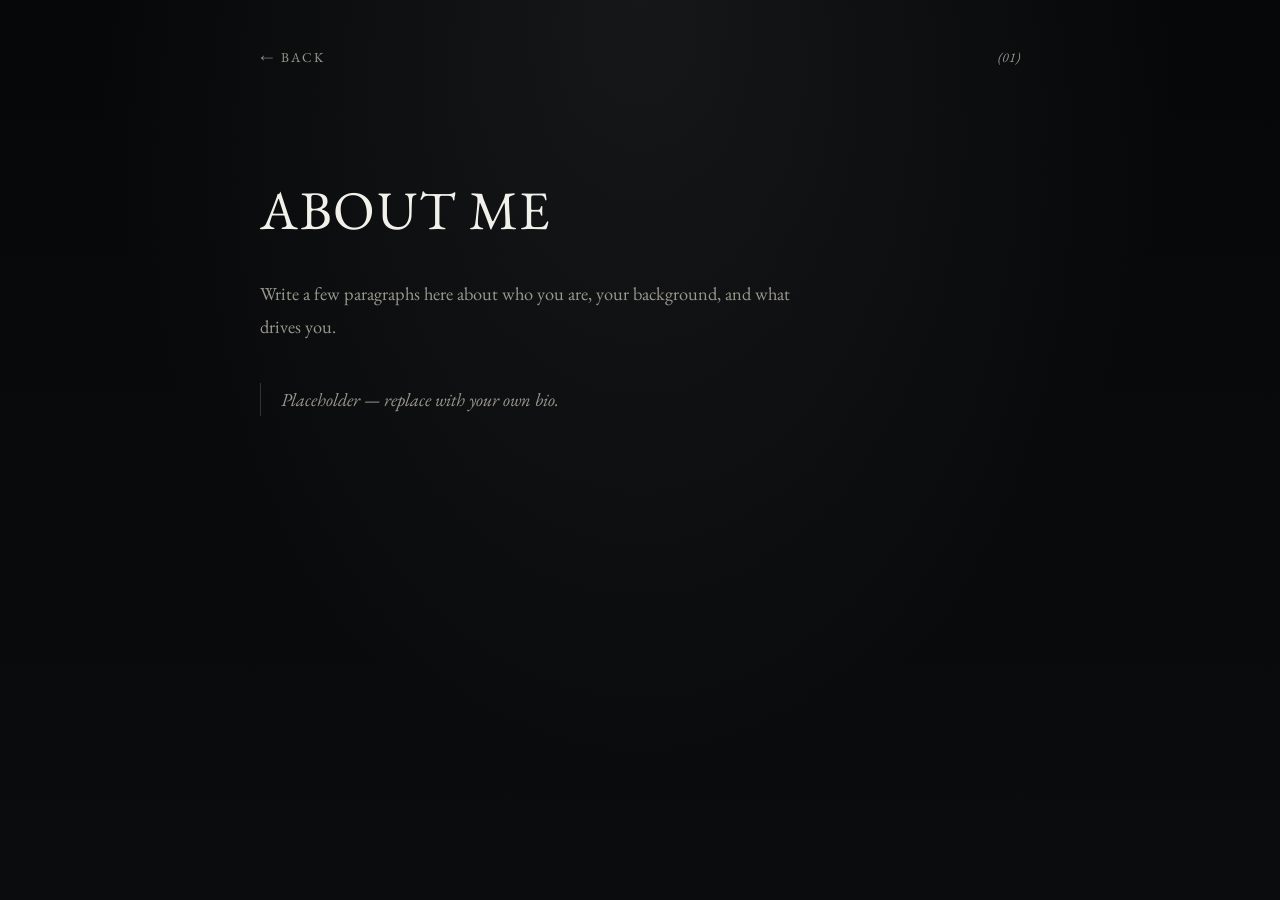
==== about.html @ 31261fe0 "Bump stylesheet cache-busting version styles.css changed several times since v=2 was set, but the qu" ====
<!DOCTYPE html>
<html lang="en">
<head>
  <meta charset="UTF-8">
  <meta name="viewport" content="width=device-width, initial-scale=1.0">
  <title>About Me — Enoch</title>
  <link rel="preconnect" href="https://fonts.googleapis.com">
  <link rel="preconnect" href="https://fonts.gstatic.com" crossorigin>
  <link href="https://fonts.googleapis.com/css2?family=EB+Garamond:ital,wght@0,400;0,500;1,400&display=swap" rel="stylesheet">
  <link rel="stylesheet" href="styles.css?v=3">
</head>
<body>
  <div class="page">
    <div class="page-header">
      <a class="back-link" href="index.html">&larr; Back</a>
      <span class="page-number">(01)</span>
    </div>
    <div class="page-content">
      <h1>About Me</h1>
      <p>
        Write a few paragraphs here about who you are, your background,
        and what drives you.
      </p>
      <p class="placeholder">
        Placeholder — replace with your own bio.
      </p>
    </div>
  </div>
</body>
</html>
---- styles.css ----
:root {
  --bg: #07080a;
  --fg: #f2f0ea;
  --muted: #9a978d;
  --line: rgba(242, 240, 234, 0.18);
}

* {
  box-sizing: border-box;
}

html, body {
  margin: 0;
  padding: 0;
  background: var(--bg);
  color: var(--fg);
}

body {
  font-family: "EB Garamond", "Times New Roman", serif;
  min-height: 100vh;
}

a {
  color: inherit;
  text-decoration: none;
}

/* ---------- Intro poem ---------- */

.skip-intro .intro {
  display: none;
}

.skip-intro .scene,
.skip-intro .final-quote {
  transition: none;
}

.intro {
  position: fixed;
  inset: 0;
  z-index: 10;
  display: flex;
  align-items: center;
  justify-content: center;
  background: radial-gradient(ellipse at 50% 42%, #101210 0%, #050606 72%);
  padding: 48px 24px;
  cursor: pointer;
  transition: opacity 1.2s ease, transform 1.2s ease, filter 1.2s ease;
}

.intro.leaving {
  opacity: 0;
  transform: scale(1.14);
  filter: blur(8px);
  pointer-events: none;
}

.intro.reduced {
  transition: opacity 0.4s ease;
}

.intro.reduced.leaving {
  transform: none;
  filter: none;
}

.poem {
  max-width: 480px;
  text-align: center;
}

.poem-title {
  font-size: 1.4rem;
  letter-spacing: 0.08em;
  text-transform: uppercase;
  margin: 0 0 6px;
}

.poem-byline {
  font-size: 0.85rem;
  color: var(--muted);
  font-style: italic;
  margin: 0 0 44px;
  letter-spacing: 0.05em;
}

.stanza {
  font-size: 1.05rem;
  line-height: 1.9;
  color: #d8d5cc;
  margin: 0 0 28px;
  opacity: 0;
  transform: translateY(10px);
  animation: stanzaIn 1s ease forwards;
}

.s1 { animation-delay: 0.3s; }
.s2 { animation-delay: 1.5s; }
.s3 { animation-delay: 2.7s; }
.s4 { animation-delay: 3.9s; }

.enter-btn {
  margin-top: 16px;
  background: none;
  border: 1px solid var(--line);
  color: var(--muted);
  font-family: inherit;
  font-size: 0.8rem;
  letter-spacing: 0.2em;
  text-transform: uppercase;
  padding: 10px 22px;
  cursor: pointer;
  opacity: 0;
  animation: stanzaIn 1s ease forwards;
  animation-delay: 5.1s;
  transition: color 0.3s ease, border-color 0.3s ease;
}

.enter-btn:hover {
  color: var(--fg);
  border-color: var(--fg);
}

.enter-btn .arrow {
  display: inline-block;
  animation: bob 1.8s ease-in-out infinite;
}

@keyframes stanzaIn {
  to { opacity: 1; transform: translateY(0); }
}

@keyframes bob {
  0%, 100% { transform: translateY(0); }
  50% { transform: translateY(3px); }
}

.intro.reduced .stanza,
.intro.reduced .enter-btn {
  animation: none;
  opacity: 1;
  transform: none;
}

@media (max-width: 600px) {
  .poem-title { font-size: 1.2rem; }
  .stanza { font-size: 0.95rem; line-height: 1.8; margin-bottom: 22px; }
}

/* ---------- Home scene ---------- */

.scene {
  position: relative;
  width: 100%;
  height: 100vh;
  min-height: 560px;
  overflow: hidden;
  background: #050607;
  transition: transform 1.7s cubic-bezier(0.22, 0.61, 0.36, 1), filter 1.7s ease, opacity 1.7s ease;
}

.scene.pre {
  transform: scale(1.2);
  filter: blur(6px);
  opacity: 0.6;
}

@media (prefers-reduced-motion: reduce) {
  .scene {
    transition: opacity 0.4s ease;
  }
  .scene.pre {
    transform: none;
    filter: none;
    opacity: 0.6;
  }
}

.scene svg {
  position: absolute;
  inset: 0;
  width: 100%;
  height: 100%;
  display: block;
}

.brand {
  position: absolute;
  top: 32px;
  left: 40px;
  font-size: 0.85rem;
  letter-spacing: 0.25em;
  text-transform: uppercase;
  color: var(--muted);
  z-index: 2;
  animation: fadeIn 1.4s ease both;
}

.road-nav {
  position: absolute;
  inset: 0;
  z-index: 2;
  pointer-events: none;
}

.road-nav a {
  pointer-events: auto;
}

.season-btn {
  position: absolute;
  top: 32px;
  right: 40px;
  z-index: 2;
  background: none;
  border: 1px solid var(--line);
  color: var(--muted);
  font-family: inherit;
  font-size: 0.78rem;
  letter-spacing: 0.15em;
  text-transform: uppercase;
  padding: 8px 16px;
  cursor: pointer;
  transition: color 0.3s ease, border-color 0.3s ease;
  animation: fadeIn 1.4s ease both;
}

.season-btn:hover {
  color: var(--fg);
  border-color: var(--fg);
}

.season-overlay {
  position: absolute;
  inset: 0;
  z-index: 1;
  pointer-events: none;
  background-color: transparent;
  mix-blend-mode: soft-light;
  opacity: 0;
  transition: background-color 1s ease, opacity 1s ease;
}

.scene svg {
  transition: filter 1s ease;
}

.fx {
  opacity: 0;
  transition: opacity 1.4s ease;
}

.scene[data-season="spring"] svg {
  filter: hue-rotate(55deg) saturate(1.3) brightness(1.08);
}
.scene[data-season="spring"] .season-overlay {
  background-color: #cdeec0;
  opacity: 0.16;
}
.scene[data-season="spring"] .fx-spring {
  opacity: 1;
}

.fx-spring use {
  transform-origin: 0 0;
  transition: opacity 0.9s ease, scale 0.9s ease;
  scale: 0.05;
}

.scene[data-season="spring"] .fx-spring use {
  scale: 1;
}

.fx-spring > g:nth-child(4n+1) use { transition-delay: 0s; }
.fx-spring > g:nth-child(4n+2) use { transition-delay: 0.12s; }
.fx-spring > g:nth-child(4n+3) use { transition-delay: 0.24s; }
.fx-spring > g:nth-child(4n+4) use { transition-delay: 0.36s; }

.scene[data-season="summer"] svg {
  filter: saturate(1.15);
}
.scene[data-season="summer"] .sky-rect {
  fill: url(#skySummer);
}
.scene[data-season="summer"] .fog-ellipse {
  fill: url(#fogSummer);
}
.scene[data-season="summer"] .road-fill {
  fill: url(#roadSummer);
}
.scene[data-season="summer"] .season-overlay {
  background-color: #fff1c4;
  opacity: 0.1;
}

.scene[data-season="summer"] .fx-summer {
  opacity: 1;
  animation: sunPulse 6s ease-in-out infinite;
}

.fx-summer-leaves use {
  transform-origin: 0 0;
  transition: opacity 0.9s ease, scale 0.9s ease;
  scale: 0.05;
}

.scene[data-season="summer"] .fx-summer-leaves {
  opacity: 1;
}

.scene[data-season="summer"] .fx-summer-leaves use {
  scale: 1;
}

.fx-summer-leaves > g:nth-child(4n+1) use { transition-delay: 0s; }
.fx-summer-leaves > g:nth-child(4n+2) use { transition-delay: 0.12s; }
.fx-summer-leaves > g:nth-child(4n+3) use { transition-delay: 0.24s; }
.fx-summer-leaves > g:nth-child(4n+4) use { transition-delay: 0.36s; }

.scene[data-season="fall"] svg {
  filter: hue-rotate(-10deg) saturate(1.1) brightness(0.98);
}
.scene[data-season="fall"] .season-overlay {
  background-color: #c96a28;
  opacity: 0.16;
}
.scene[data-season="fall"] .fx-fall {
  opacity: 1;
}

.scene[data-season="winter"] svg {
  filter: saturate(0.2) brightness(1.25) hue-rotate(10deg);
}
.scene[data-season="winter"] .season-overlay {
  background-color: #d8e6f0;
  opacity: 0.3;
}
.scene[data-season="winter"] .fx-winter {
  opacity: 1;
}

@keyframes sunPulse {
  0%, 100% { opacity: 1; }
  50% { opacity: 0.85; }
}

#walkerHit {
  cursor: grab;
  touch-action: none;
}

#walkerHit:active {
  cursor: grabbing;
}

.snowfall {
  position: absolute;
  inset: 0;
  z-index: 1;
  overflow: hidden;
  pointer-events: none;
  opacity: 0;
  transition: opacity 1s ease;
}

.scene[data-season="winter"] .snowfall {
  opacity: 1;
}

.flake {
  position: absolute;
  top: -10px;
  left: 0;
  width: var(--size, 4px);
  height: var(--size, 4px);
  background: #fff;
  border-radius: 50%;
  opacity: var(--op, 0.7);
  animation-name: snowfall;
  animation-timing-function: linear;
  animation-iteration-count: infinite;
  animation-duration: var(--dur, 12s);
  animation-delay: var(--delay, 0s);
  animation-play-state: paused;
}

.scene[data-season="winter"] .flake {
  animation-play-state: running;
}

@keyframes snowfall {
  from { transform: translate(0, -10px); }
  to { transform: translate(var(--drift, 20px), 940px); }
}

@media (prefers-reduced-motion: reduce) {
  .scene[data-season="summer"] .fx-summer {
    animation: none;
  }
}

@media (max-width: 720px) {
  .season-btn {
    top: auto;
    bottom: 20px;
    left: 24px;
    right: auto;
  }
}

.final-quote {
  position: absolute;
  right: 40px;
  bottom: 32px;
  z-index: 2;
  max-width: 320px;
  text-align: right;
  opacity: 0;
  transition: opacity 1.2s ease 0.6s;
}

.final-quote.visible {
  opacity: 1;
}

.final-quote p {
  margin: 0;
  font-size: 0.9rem;
  font-style: italic;
  line-height: 1.7;
  color: var(--muted);
  text-shadow: 0 2px 10px rgba(0, 0, 0, 0.6);
}

.final-quote .fq-byline {
  margin-top: 8px;
  font-size: 0.78rem;
  letter-spacing: 0.1em;
  text-transform: uppercase;
  font-style: normal;
}

@media (prefers-reduced-motion: reduce) {
  .final-quote {
    transition: opacity 0.3s ease;
  }
}

@media (max-width: 720px) {
  .final-quote {
    right: 24px;
    bottom: 20px;
    max-width: 220px;
  }
  .final-quote p {
    font-size: 0.78rem;
  }
}

.road-nav a {
  position: absolute;
  display: inline-flex;
  align-items: baseline;
  gap: 0.4em;
  font-size: clamp(1.05rem, 2vw, 1.5rem);
  letter-spacing: 0.06em;
  text-transform: uppercase;
  color: var(--fg);
  white-space: nowrap;
  transform: translate(-50%, -50%);
  padding: 6px 12px 8px;
  background: rgba(0, 0, 0, 0.5);
  border-bottom: 1px solid transparent;
  transition: color 0.35s ease, border-color 0.35s ease, letter-spacing 0.35s ease, background-color 0.35s ease;
  animation: fadeUp 1s ease both;
  text-shadow: 0 2px 10px rgba(0, 0, 0, 0.6);
}

.road-nav a .num {
  font-size: 0.55em;
  color: var(--muted);
  font-style: italic;
}

.road-nav a:hover {
  color: #ffffff;
  border-color: var(--line);
  letter-spacing: 0.09em;
  background: rgba(0, 0, 0, 0.65);
}

.road-nav a:hover .num {
  color: var(--fg);
}

.item-1 { left: 39.4%; top: 46%; animation-delay: 0.1s; }
.item-2 { left: 33%; top: 54%; animation-delay: 0.25s; }
.item-3 { left: 28%; top: 62%; animation-delay: 0.4s; }
.item-4 { left: 60.6%; top: 46%; animation-delay: 0.1s; }
.item-5 { left: 67%; top: 54%; animation-delay: 0.25s; }
.item-6 { left: 72%; top: 62%; animation-delay: 0.4s; }

@keyframes fadeIn {
  from { opacity: 0; }
  to { opacity: 1; }
}

@keyframes fadeUp {
  from { opacity: 0; transform: translate(-50%, -40%); }
  to { opacity: 1; transform: translate(-50%, -50%); }
}

@media (max-width: 720px) {
  .scene {
    height: 100vh;
  }
  .road-nav a {
    font-size: 1.05rem;
    letter-spacing: 0.04em;
  }
  .item-1 { left: 50%; top: 36%; }
  .item-2 { left: 50%; top: 43%; }
  .item-3 { left: 50%; top: 50%; }
  .item-4 { left: 50%; top: 57%; }
  .item-5 { left: 50%; top: 64%; }
  .item-6 { left: 50%; top: 71%; }
}

/* ---------- Section pages ---------- */

.page {
  min-height: 100vh;
  background:
    radial-gradient(ellipse at 50% 0%, rgba(90, 95, 100, 0.18), transparent 60%),
    linear-gradient(180deg, #060708 0%, #0b0c0d 100%);
  padding: 48px 40px 80px;
}

.page-header {
  display: flex;
  justify-content: space-between;
  align-items: center;
  max-width: 760px;
  margin: 0 auto 12vh;
}

.back-link {
  font-size: 0.85rem;
  letter-spacing: 0.15em;
  text-transform: uppercase;
  color: var(--muted);
  transition: color 0.3s ease;
}

.back-link:hover {
  color: var(--fg);
}

.page-number {
  font-size: 0.85rem;
  color: var(--muted);
  font-style: italic;
}

.page-content {
  max-width: 760px;
  margin: 0 auto;
}

.page-content h1 {
  font-size: clamp(2.2rem, 5vw, 3.4rem);
  font-weight: 400;
  letter-spacing: 0.03em;
  text-transform: uppercase;
  margin: 0 0 32px;
}

.page-content p {
  font-size: 1.15rem;
  line-height: 1.8;
  color: var(--muted);
  max-width: 60ch;
}

.page-content .placeholder {
  border-left: 1px solid var(--line);
  padding-left: 20px;
  margin-top: 40px;
  font-style: italic;
}
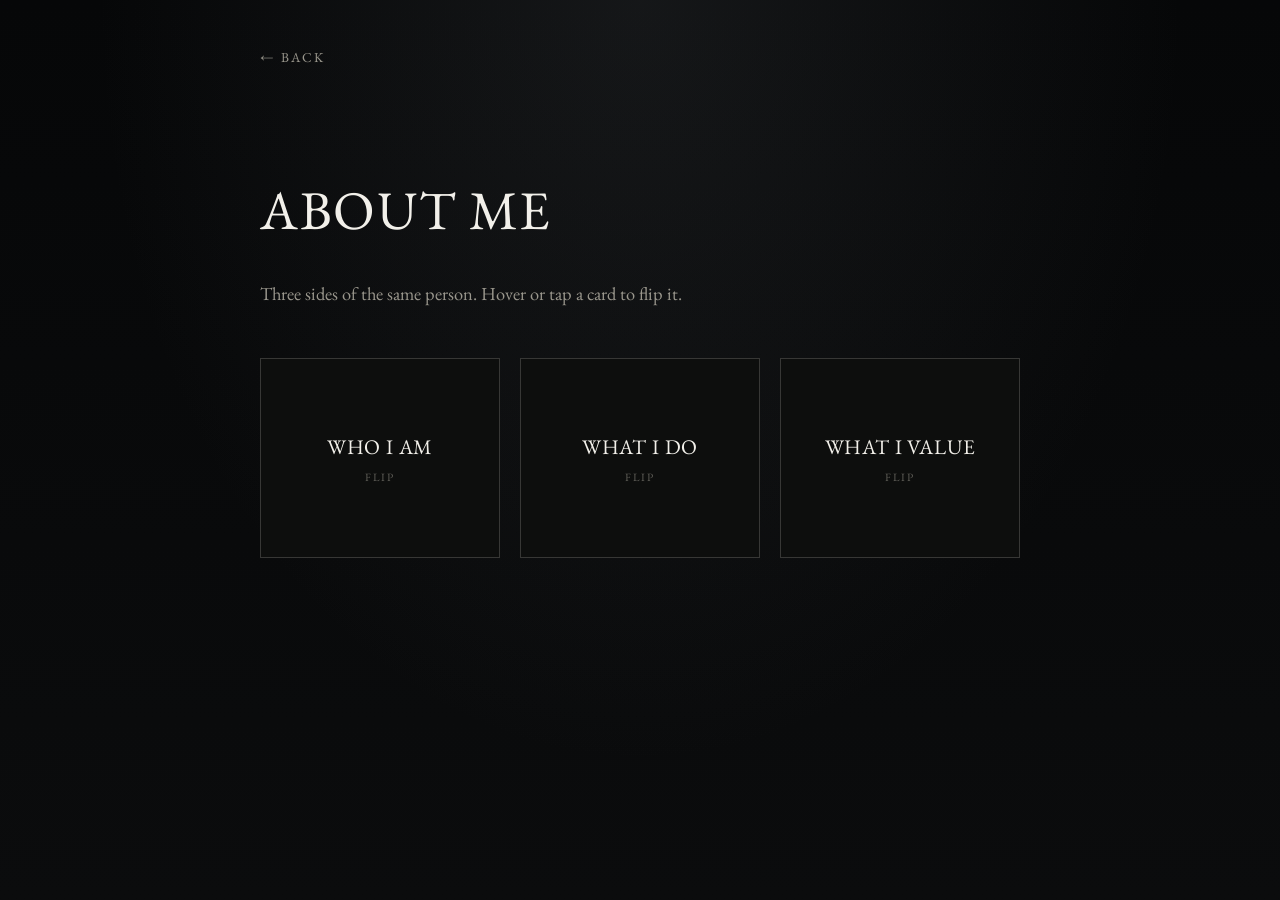
==== commit 32366203: "Remove nav numbers, move quote to top-left with full-poem modal, and build out interactive content f" ====
--- a/about.html
+++ b/about.html
@@ -7,24 +7,71 @@
   <link rel="preconnect" href="https://fonts.googleapis.com">
   <link rel="preconnect" href="https://fonts.gstatic.com" crossorigin>
   <link href="https://fonts.googleapis.com/css2?family=EB+Garamond:ital,wght@0,400;0,500;1,400&display=swap" rel="stylesheet">
-  <link rel="stylesheet" href="styles.css?v=3">
+  <link rel="stylesheet" href="styles.css?v=6">
 </head>
 <body>
   <div class="page">
     <div class="page-header">
       <a class="back-link" href="index.html">&larr; Back</a>
-      <span class="page-number">(01)</span>
     </div>
     <div class="page-content">
       <h1>About Me</h1>
-      <p>
-        Write a few paragraphs here about who you are, your background,
-        and what drives you.
+      <p class="section-lede">
+        Three sides of the same person. Hover or tap a card to flip it.
       </p>
-      <p class="placeholder">
-        Placeholder — replace with your own bio.
-      </p>
+
+      <div class="flip-grid">
+        <div class="flip-card" tabindex="0">
+          <div class="flip-inner">
+            <div class="flip-front">
+              <h3>Who I Am</h3>
+              <span class="flip-hint">Flip</span>
+            </div>
+            <div class="flip-back">
+              <p>Placeholder — write a few lines about your background and how you got here.</p>
+            </div>
+          </div>
+        </div>
+
+        <div class="flip-card" tabindex="0">
+          <div class="flip-inner">
+            <div class="flip-front">
+              <h3>What I Do</h3>
+              <span class="flip-hint">Flip</span>
+            </div>
+            <div class="flip-back">
+              <p>Placeholder — describe your work, craft, or how you spend your days.</p>
+            </div>
+          </div>
+        </div>
+
+        <div class="flip-card" tabindex="0">
+          <div class="flip-inner">
+            <div class="flip-front">
+              <h3>What I Value</h3>
+              <span class="flip-hint">Flip</span>
+            </div>
+            <div class="flip-back">
+              <p>Placeholder — the principles or ideas that guide your decisions.</p>
+            </div>
+          </div>
+        </div>
+      </div>
     </div>
   </div>
+
+  <script>
+    document.querySelectorAll('.flip-card').forEach(function (card) {
+      card.addEventListener('click', function () {
+        card.classList.toggle('flipped');
+      });
+      card.addEventListener('keydown', function (e) {
+        if (e.key === 'Enter' || e.key === ' ') {
+          e.preventDefault();
+          card.classList.toggle('flipped');
+        }
+      });
+    });
+  </script>
 </body>
 </html>
--- a/styles.css
+++ b/styles.css
@@ -243,7 +243,7 @@
   transition: background-color 1s ease, opacity 1s ease;
 }
 
-.scene svg {
+.scene-fx {
   transition: filter 1s ease;
 }
 
@@ -252,7 +252,7 @@
   transition: opacity 1.4s ease;
 }
 
-.scene[data-season="spring"] svg {
+.scene[data-season="spring"] .scene-fx {
   filter: hue-rotate(55deg) saturate(1.3) brightness(1.08);
 }
 .scene[data-season="spring"] .season-overlay {
@@ -278,7 +278,7 @@
 .fx-spring > g:nth-child(4n+3) use { transition-delay: 0.24s; }
 .fx-spring > g:nth-child(4n+4) use { transition-delay: 0.36s; }
 
-.scene[data-season="summer"] svg {
+.scene[data-season="summer"] .scene-fx {
   filter: saturate(1.15);
 }
 .scene[data-season="summer"] .sky-rect {
@@ -293,6 +293,12 @@
 .scene[data-season="summer"] .season-overlay {
   background-color: #fff1c4;
   opacity: 0.1;
+}
+.scene[data-season="summer"] .walker-jacket-fill {
+  fill: url(#walkerJacketSummer);
+}
+.scene[data-season="summer"] .walker-jacket-stroke {
+  stroke: url(#walkerJacketSummer);
 }
 
 .scene[data-season="summer"] .fx-summer {
@@ -319,7 +325,7 @@
 .fx-summer-leaves > g:nth-child(4n+3) use { transition-delay: 0.24s; }
 .fx-summer-leaves > g:nth-child(4n+4) use { transition-delay: 0.36s; }
 
-.scene[data-season="fall"] svg {
+.scene[data-season="fall"] .scene-fx {
   filter: hue-rotate(-10deg) saturate(1.1) brightness(0.98);
 }
 .scene[data-season="fall"] .season-overlay {
@@ -330,7 +336,7 @@
   opacity: 1;
 }
 
-.scene[data-season="winter"] svg {
+.scene[data-season="winter"] .scene-fx {
   filter: saturate(0.2) brightness(1.25) hue-rotate(10deg);
 }
 .scene[data-season="winter"] .season-overlay {
@@ -412,31 +418,46 @@
 
 .final-quote {
   position: absolute;
-  right: 40px;
-  bottom: 32px;
+  top: 62px;
+  left: 40px;
   z-index: 2;
-  max-width: 320px;
-  text-align: right;
+  max-width: 280px;
+  text-align: left;
   opacity: 0;
-  transition: opacity 1.2s ease 0.6s;
+  transition: opacity 1.2s ease 0.6s, transform 0.3s ease;
+  background: none;
+  border: none;
+  padding: 0;
+  margin: 0;
+  cursor: pointer;
+  font-family: inherit;
 }
 
 .final-quote.visible {
   opacity: 1;
 }
 
+.final-quote:hover {
+  transform: translateY(-1px);
+}
+
 .final-quote p {
   margin: 0;
-  font-size: 0.9rem;
+  font-size: 0.85rem;
   font-style: italic;
-  line-height: 1.7;
+  line-height: 1.6;
   color: var(--muted);
   text-shadow: 0 2px 10px rgba(0, 0, 0, 0.6);
+  transition: color 0.25s ease;
+}
+
+.final-quote:hover p {
+  color: var(--fg);
 }
 
 .final-quote .fq-byline {
-  margin-top: 8px;
-  font-size: 0.78rem;
+  margin-top: 6px;
+  font-size: 0.72rem;
   letter-spacing: 0.1em;
   text-transform: uppercase;
   font-style: normal;
@@ -450,13 +471,73 @@
 
 @media (max-width: 720px) {
   .final-quote {
-    right: 24px;
-    bottom: 20px;
+    top: 58px;
+    left: 24px;
     max-width: 220px;
   }
   .final-quote p {
-    font-size: 0.78rem;
+    font-size: 0.76rem;
   }
+}
+
+.poem-modal {
+  position: fixed;
+  inset: 0;
+  z-index: 20;
+  display: flex;
+  align-items: center;
+  justify-content: center;
+  background: rgba(5, 6, 7, 0.82);
+  opacity: 0;
+  pointer-events: none;
+  transition: opacity 0.3s ease;
+  padding: 24px;
+}
+
+.poem-modal.open {
+  opacity: 1;
+  pointer-events: auto;
+}
+
+.poem-modal-card {
+  position: relative;
+  max-width: 480px;
+  max-height: 85vh;
+  overflow-y: auto;
+  background: #0d0e0d;
+  border: 1px solid var(--line);
+  padding: 40px 36px;
+  text-align: center;
+  transform: translateY(10px);
+  transition: transform 0.3s ease;
+}
+
+.poem-modal.open .poem-modal-card {
+  transform: translateY(0);
+}
+
+.poem-modal-close {
+  position: absolute;
+  top: 12px;
+  right: 14px;
+  background: none;
+  border: none;
+  color: var(--muted);
+  font-size: 1.4rem;
+  line-height: 1;
+  cursor: pointer;
+  padding: 4px 8px;
+}
+
+.poem-modal-close:hover {
+  color: var(--fg);
+}
+
+.poem-modal .stanza {
+  font-size: 1rem;
+  line-height: 1.85;
+  color: #d8d5cc;
+  margin: 0 0 24px;
 }
 
 .road-nav a {
@@ -478,21 +559,11 @@
   text-shadow: 0 2px 10px rgba(0, 0, 0, 0.6);
 }
 
-.road-nav a .num {
-  font-size: 0.55em;
-  color: var(--muted);
-  font-style: italic;
-}
-
 .road-nav a:hover {
   color: #ffffff;
   border-color: var(--line);
   letter-spacing: 0.09em;
   background: rgba(0, 0, 0, 0.65);
-}
-
-.road-nav a:hover .num {
-  color: var(--fg);
 }
 
 .item-1 { left: 39.4%; top: 46%; animation-delay: 0.1s; }
@@ -590,3 +661,468 @@
   margin-top: 40px;
   font-style: italic;
 }
+
+/* ---------- Section page components ---------- */
+
+.section-lede {
+  font-size: 1.05rem;
+  line-height: 1.8;
+  color: var(--muted);
+  max-width: 60ch;
+  margin: 0 0 48px;
+}
+
+/* About: flip cards */
+
+.flip-grid {
+  display: grid;
+  grid-template-columns: repeat(auto-fit, minmax(180px, 1fr));
+  gap: 20px;
+  max-width: 760px;
+  margin: 0 auto;
+}
+
+.flip-card {
+  perspective: 1000px;
+  height: 200px;
+  cursor: pointer;
+}
+
+.flip-inner {
+  position: relative;
+  width: 100%;
+  height: 100%;
+  transition: transform 0.6s cubic-bezier(0.4, 0.2, 0.2, 1);
+  transform-style: preserve-3d;
+}
+
+.flip-card:hover .flip-inner,
+.flip-card.flipped .flip-inner {
+  transform: rotateY(180deg);
+}
+
+.flip-front, .flip-back {
+  position: absolute;
+  inset: 0;
+  backface-visibility: hidden;
+  border: 1px solid var(--line);
+  display: flex;
+  flex-direction: column;
+  align-items: center;
+  justify-content: center;
+  padding: 20px;
+  text-align: center;
+  background: #0d0e0d;
+}
+
+.flip-front h3 {
+  margin: 0;
+  font-size: 1.3rem;
+  font-weight: 400;
+  letter-spacing: 0.04em;
+  text-transform: uppercase;
+  color: var(--fg);
+}
+
+.flip-front .flip-hint {
+  margin-top: 10px;
+  font-size: 0.7rem;
+  letter-spacing: 0.15em;
+  text-transform: uppercase;
+  color: var(--muted);
+  opacity: 0.6;
+}
+
+.flip-back {
+  transform: rotateY(180deg);
+}
+
+.flip-back p {
+  margin: 0;
+  color: var(--muted);
+  font-size: 0.95rem;
+  line-height: 1.6;
+}
+
+/* Reading: bookshelf */
+
+.shelf-wrap {
+  max-width: 820px;
+  margin: 0 auto;
+}
+
+.shelf {
+  display: flex;
+  align-items: flex-end;
+  gap: 8px;
+  padding: 0 4px;
+  overflow-x: auto;
+}
+
+.book {
+  border: none;
+  cursor: pointer;
+  color: #f2f0ea;
+  writing-mode: vertical-rl;
+  text-orientation: mixed;
+  padding: 16px 7px;
+  font-family: inherit;
+  font-size: 0.8rem;
+  letter-spacing: 0.03em;
+  transition: transform 0.25s ease, box-shadow 0.25s ease;
+  flex-shrink: 0;
+  border-radius: 2px 2px 0 0;
+}
+
+.book:hover, .book.active {
+  transform: translateY(-16px);
+  box-shadow: 0 10px 18px rgba(0, 0, 0, 0.4);
+}
+
+.shelf-ledge {
+  height: 12px;
+  background: linear-gradient(180deg, #3a2f22, #241b12);
+  border-radius: 0 0 3px 3px;
+  box-shadow: 0 6px 14px rgba(0, 0, 0, 0.4);
+}
+
+.book-detail {
+  margin-top: 32px;
+  min-height: 90px;
+  border-top: 1px solid var(--line);
+  padding-top: 20px;
+}
+
+.book-detail h3 {
+  margin: 0 0 6px;
+  font-size: 1.2rem;
+  font-weight: 400;
+  letter-spacing: 0.03em;
+}
+
+.book-detail .book-author {
+  color: var(--muted);
+  font-size: 0.8rem;
+  letter-spacing: 0.08em;
+  text-transform: uppercase;
+  margin: 0 0 12px;
+}
+
+.book-detail p.note {
+  margin: 0;
+  color: var(--muted);
+  line-height: 1.75;
+  max-width: 60ch;
+}
+
+.detail-hint {
+  color: var(--muted);
+  font-style: italic;
+  margin: 0;
+}
+
+/* People */
+
+.people-grid {
+  display: flex;
+  flex-wrap: wrap;
+  gap: 24px;
+  max-width: 760px;
+  margin: 0 auto;
+}
+
+.person {
+  width: 76px;
+  height: 76px;
+  border-radius: 50%;
+  border: 1px solid var(--line);
+  background: #14140f;
+  color: var(--fg);
+  font-family: inherit;
+  font-size: 1.1rem;
+  letter-spacing: 0.05em;
+  cursor: pointer;
+  transition: transform 0.25s ease, border-color 0.25s ease;
+}
+
+.person:hover, .person.active {
+  transform: translateY(-4px);
+  border-color: var(--fg);
+}
+
+.person-detail {
+  margin-top: 36px;
+  min-height: 90px;
+  border-top: 1px solid var(--line);
+  padding-top: 20px;
+}
+
+.person-detail h3 {
+  margin: 0 0 4px;
+  font-size: 1.2rem;
+  font-weight: 400;
+}
+
+.person-detail .person-role {
+  color: var(--muted);
+  font-size: 0.8rem;
+  text-transform: uppercase;
+  letter-spacing: 0.08em;
+  margin: 0 0 12px;
+}
+
+.person-detail p.note {
+  margin: 0;
+  color: var(--muted);
+  line-height: 1.75;
+}
+
+/* Training */
+
+.training-list {
+  max-width: 640px;
+  margin: 0 auto;
+  display: flex;
+  flex-direction: column;
+  gap: 22px;
+}
+
+.training-item {
+  cursor: pointer;
+  background: none;
+  border: none;
+  padding: 0;
+  width: 100%;
+  text-align: left;
+  font-family: inherit;
+}
+
+.training-row {
+  display: flex;
+  justify-content: space-between;
+  font-size: 0.95rem;
+  letter-spacing: 0.03em;
+  text-transform: uppercase;
+  color: var(--fg);
+  margin-bottom: 8px;
+}
+
+.training-row .pct {
+  color: var(--muted);
+  font-style: italic;
+  text-transform: none;
+}
+
+.bar {
+  height: 6px;
+  background: rgba(242, 240, 234, 0.08);
+  border-radius: 3px;
+  overflow: hidden;
+}
+
+.bar-fill {
+  height: 100%;
+  width: 0;
+  background: linear-gradient(90deg, #c9723a, #e0a53a);
+  border-radius: 3px;
+  transition: width 1.4s cubic-bezier(0.2, 0.7, 0.2, 1);
+}
+
+.bar-fill.filled {
+  width: var(--pct);
+}
+
+.training-detail {
+  margin-top: 8px;
+  min-height: 60px;
+  border-top: 1px solid var(--line);
+  padding-top: 20px;
+  max-width: 640px;
+  margin-left: auto;
+  margin-right: auto;
+}
+
+.training-detail p {
+  margin: 0;
+  color: var(--muted);
+  line-height: 1.75;
+}
+
+/* Insights: accordion */
+
+.accordion {
+  max-width: 680px;
+  margin: 0 auto;
+  border-top: 1px solid var(--line);
+}
+
+.accordion-item {
+  border-bottom: 1px solid var(--line);
+}
+
+.accordion-head {
+  width: 100%;
+  text-align: left;
+  background: none;
+  border: none;
+  color: var(--fg);
+  font-family: inherit;
+  font-size: 1.1rem;
+  letter-spacing: 0.02em;
+  padding: 18px 4px;
+  cursor: pointer;
+  display: flex;
+  justify-content: space-between;
+  align-items: center;
+  gap: 20px;
+}
+
+.accordion-head:hover {
+  color: #fff;
+}
+
+.accordion-head .chev {
+  color: var(--muted);
+  font-size: 1.1rem;
+  transition: transform 0.3s ease;
+  flex-shrink: 0;
+}
+
+.accordion-item.open .chev {
+  transform: rotate(45deg);
+}
+
+.accordion-body {
+  max-height: 0;
+  overflow: hidden;
+  transition: max-height 0.35s ease;
+}
+
+.accordion-item.open .accordion-body {
+  max-height: 280px;
+}
+
+.accordion-body p {
+  margin: 0 0 18px;
+  color: var(--muted);
+  line-height: 1.8;
+  padding: 0 4px;
+  max-width: 60ch;
+}
+
+/* Media: gallery + lightbox */
+
+.gallery-grid {
+  display: grid;
+  grid-template-columns: repeat(auto-fit, minmax(140px, 1fr));
+  gap: 14px;
+  max-width: 820px;
+  margin: 0 auto;
+}
+
+.gallery-tile {
+  aspect-ratio: 1;
+  border: 1px solid var(--line);
+  background: linear-gradient(160deg, #1c1c18, #0d0d0b);
+  color: var(--muted);
+  font-family: inherit;
+  font-size: 0.8rem;
+  letter-spacing: 0.05em;
+  text-transform: uppercase;
+  cursor: pointer;
+  transition: transform 0.25s ease, border-color 0.25s ease, color 0.25s ease;
+  display: flex;
+  align-items: center;
+  justify-content: center;
+  text-align: center;
+  padding: 10px;
+}
+
+.gallery-tile:hover {
+  transform: translateY(-3px);
+  border-color: var(--fg);
+  color: var(--fg);
+}
+
+.lightbox {
+  position: fixed;
+  inset: 0;
+  z-index: 30;
+  background: rgba(5, 6, 7, 0.88);
+  display: flex;
+  align-items: center;
+  justify-content: center;
+  opacity: 0;
+  pointer-events: none;
+  transition: opacity 0.3s ease;
+  padding: 24px;
+}
+
+.lightbox.open {
+  opacity: 1;
+  pointer-events: auto;
+}
+
+.lightbox-card {
+  position: relative;
+  max-width: 420px;
+  width: 100%;
+  background: #0d0e0d;
+  border: 1px solid var(--line);
+  padding: 32px;
+  text-align: center;
+  transform: translateY(10px);
+  transition: transform 0.3s ease;
+}
+
+.lightbox.open .lightbox-card {
+  transform: translateY(0);
+}
+
+.lightbox-media {
+  aspect-ratio: 4 / 3;
+  background: linear-gradient(160deg, #1c1c18, #0d0d0b);
+  border: 1px solid var(--line);
+  margin-bottom: 18px;
+  display: flex;
+  align-items: center;
+  justify-content: center;
+  color: var(--muted);
+  font-size: 0.85rem;
+  letter-spacing: 0.05em;
+  text-transform: uppercase;
+}
+
+.lightbox-caption {
+  margin: 0;
+  color: var(--muted);
+  line-height: 1.7;
+}
+
+.lightbox-close {
+  position: absolute;
+  top: 10px;
+  right: 12px;
+  background: none;
+  border: none;
+  color: var(--muted);
+  font-size: 1.4rem;
+  line-height: 1;
+  cursor: pointer;
+  padding: 4px 8px;
+}
+
+.lightbox-close:hover {
+  color: var(--fg);
+}
+
+@media (max-width: 600px) {
+  .flip-grid, .gallery-grid {
+    grid-template-columns: repeat(2, 1fr);
+  }
+  .person {
+    width: 64px;
+    height: 64px;
+    font-size: 0.95rem;
+  }
+}
